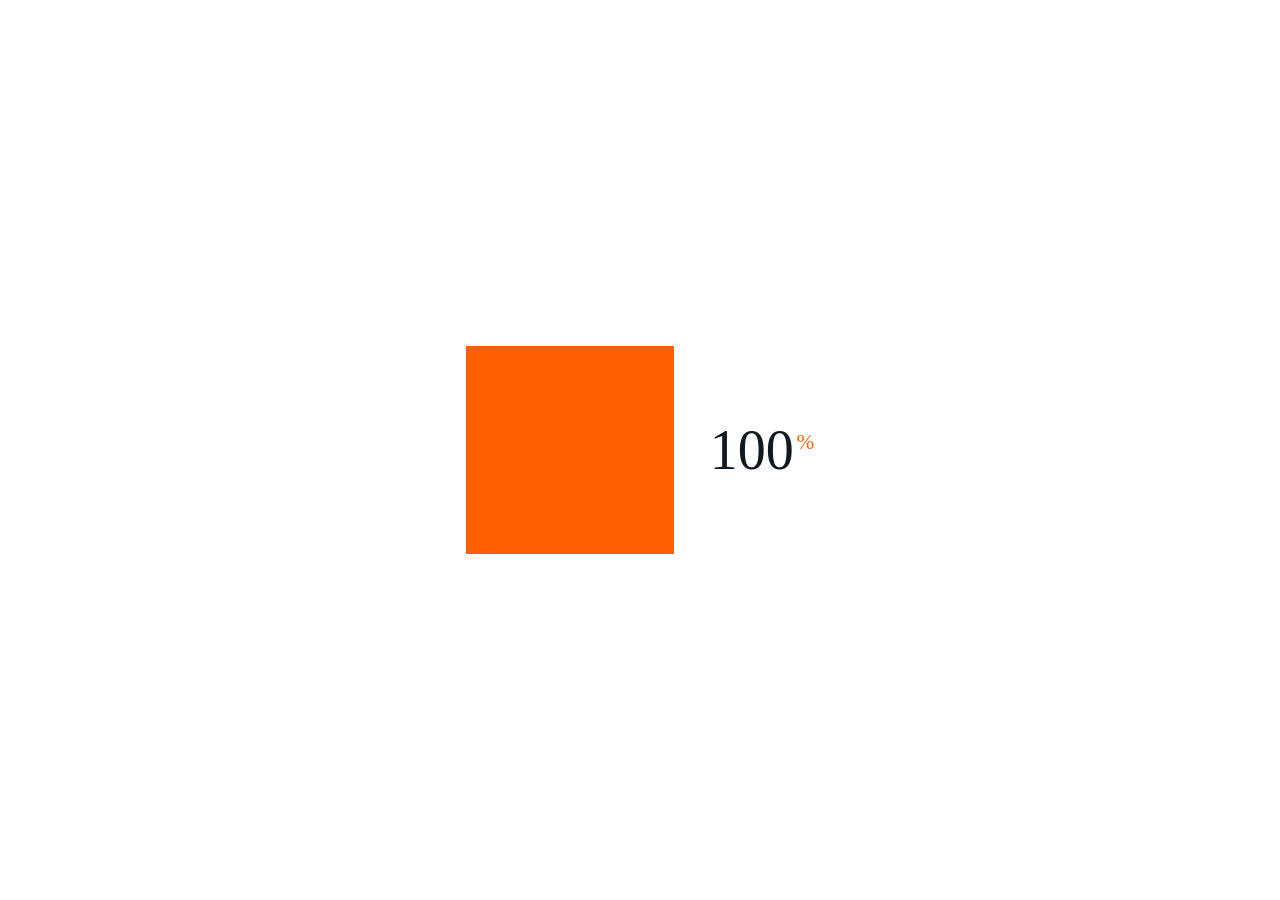
==== index.html @ a0ce6ed8 "Fix gallery pop-up on phones; fuller pop-up copy; hover zoom; more stone photos - Pop-up on phones: " ====
<!DOCTYPE html>
<html lang="en">
<head>
  <meta charset="UTF-8">
  <meta name="viewport" content="width=device-width, initial-scale=1, viewport-fit=cover">

  <title>Interstyle — Design. Construct. Innovate.</title>
  <meta name="description" content="Interstyle: tiles, sanitaryware and fixtures across Nigeria, Ghana and Senegal. Interstyle Home: outdoor, indoor, doors and soft furnishing.">
  <meta name="theme-color" content="#101820">

  <meta property="og:type" content="website">
  <meta property="og:title" content="Interstyle — Design. Construct. Innovate.">
  <meta property="og:description" content="Choose your path: Interstyle, or Interstyle Home.">
  <!-- Link previews: written by tools/share-preview.py -->
  <link rel="canonical" href="https://interstyleceramics.com/">
  <meta property="og:url" content="https://interstyleceramics.com/">
  <meta property="og:site_name" content="Interstyle">
  <meta property="og:image" content="https://interstyleceramics.com/assets/img/share/landing-c45e75.jpg">
  <meta property="og:image:type" content="image/jpeg">
  <meta property="og:image:width" content="1200">
  <meta property="og:image:height" content="630">
  <meta property="og:image:alt" content="Interstyle and Interstyle Home: a stone-floored bathroom beside a furniture showroom">
  <meta name="twitter:card" content="summary_large_image">
  <!-- /Link previews -->

  <link rel="icon" href="/assets/img/favicon.svg" type="image/svg+xml">
  <link rel="apple-touch-icon" href="/assets/img/favicon.svg">

  <link rel="preconnect" href="https://fonts.googleapis.com">
  <link rel="preconnect" href="https://fonts.gstatic.com" crossorigin>
  <link rel="preload" as="image" href="/assets/img/interstyle-logo.png">
  <link rel="preload" as="image" href="/assets/img/interstyle-home-logo.png">
  <link href="https://fonts.googleapis.com/css2?family=Montserrat:wght@300;400;500;600&display=swap" rel="stylesheet">

  <link rel="stylesheet" href="/assets/css/tokens.css?v=260dbcfd">
  <link rel="stylesheet" href="/assets/css/base.css?v=7f4f8e27">
  <link rel="stylesheet" href="/assets/css/landing.css?v=7b47ef3a">
  <link rel="stylesheet" href="/assets/css/preloader.css?v=60bbb9bf">

  <!-- Switch the preloader on before first paint, but only where JS runs, so
       a visitor without JavaScript is never locked behind a static overlay. -->
  <script>document.documentElement.classList.add('is-preloading');</script>
</head>

<body>

  <!-- ============================== PRELOADER ============================= -->
  <div class="preloader" data-preloader role="status" aria-live="polite" aria-label="Loading Interstyle">
    <div class="preloader__inner">
      <div class="preloader__mark">
        <div class="preloader__pixels" data-preloader-pixels></div>
      </div>
      <div class="preloader__pct"><span data-preloader-pct>0</span><sup>%</sup></div>
    </div>
  </div>

  <h1 class="visually-hidden">Interstyle — choose Interstyle or Interstyle Home</h1>

  <main class="split" data-split>

    <!-- ============================ INTERSTYLE ============================ -->
    <section class="panel panel--interstyle" data-panel="interstyle" aria-labelledby="interstyle-tagline">
      <div class="panel__texture" aria-hidden="true"></div>
      <div class="panel__texture panel__texture--boost" aria-hidden="true"></div>

      <div class="panel__drift"><div class="panel__content">
        <img
          class="panel__logo reveal"
          style="--reveal-delay: 250ms"
          src="/assets/img/interstyle-logo.png"
          width="3000" height="448"
          alt="Interstyle"
          fetchpriority="high">

        <p class="tagline panel__tagline reveal" id="interstyle-tagline" style="--reveal-delay: 380ms">
          Design. Construct. Innovate
        </p>

        <div class="panel__action reveal" style="--reveal-delay: 470ms">
          <a class="enter" href="/interstyle/" data-enter>
            <span class="enter__label">Enter</span>
            <svg class="enter__arrow" viewBox="0 0 26 8" aria-hidden="true" focusable="false">
              <line x1="0" y1="4" x2="24" y2="4" />
              <polyline points="20.5,0.5 24,4 20.5,7.5" />
            </svg>
            <span class="visually-hidden">Interstyle — tiles, sanitaryware and fixtures</span>
          </a>
        </div>
      </div></div>
    </section>

    <!-- ========================= INTERSTYLE HOME ========================== -->
    <section class="panel panel--home" data-panel="home" aria-labelledby="home-tagline">
      <div class="panel__texture" aria-hidden="true"></div>
      <div class="panel__texture panel__texture--boost" aria-hidden="true"></div>

      <div class="panel__drift"><div class="panel__content">
        <img
          class="panel__logo reveal"
          style="--reveal-delay: 320ms"
          src="/assets/img/interstyle-home-logo.png"
          width="1234" height="540"
          alt="Interstyle Home"
          fetchpriority="high">

        <p class="tagline panel__tagline reveal" id="home-tagline" style="--reveal-delay: 450ms">
          Home. Garden. Living
        </p>

        <div class="panel__action reveal" style="--reveal-delay: 540ms">
          <a class="enter" href="/home/" data-enter>
            <span class="enter__label">Enter</span>
            <svg class="enter__arrow" viewBox="0 0 26 8" aria-hidden="true" focusable="false">
              <line x1="0" y1="4" x2="24" y2="4" />
              <polyline points="20.5,0.5 24,4 20.5,7.5" />
            </svg>
            <span class="visually-hidden">Interstyle Home — outdoor, indoor, doors and soft furnishing</span>
          </a>
        </div>
      </div></div>
    </section>

  </main>

  <script src="/assets/js/preloader.js?v=80af8835"></script>
  <script src="/assets/js/offline.js?v=be85ef2d" defer></script>
  <script src="/assets/js/landing.js?v=c1705c08" defer></script>
</body>
</html>
---- assets/css/tokens.css ----
/* ==========================================================================
   INTERSTYLE — Design tokens
   Sourced from "Interstyle Brandstyle Guideline 21" (07 Colour / 06 Typography)
   ========================================================================== */

:root {
  /* --- Brand palette (exact guideline values) ------------------------------ */
  --is-black:  #101820;   /* R16  G24  B32   — primary, cool black          */
  --is-grey:   #898A8D;   /* R137 G138 B141  — neutral, digital legibility  */
  --is-orange: #FF5F00;   /* R255 G95  B0    — call to action               */
  --is-white:  #FFFFFF;

  /* --- Derived surfaces ---------------------------------------------------- */
  --surface-paper: var(--is-white);           /* Interstyle panel           */
  --surface-stone: #ECECEB;                   /* Interstyle Home panel      */
  --surface-ink:   var(--is-black);

  /* --- Hairlines & textures ------------------------------------------------ */
  --line-grid:    rgba(16, 24, 32, 0.055);
  --line-accent:  rgba(16, 24, 32, 0.085);
  --line-weave:   rgba(16, 24, 32, 0.032);
  --line-divider: rgba(16, 24, 32, 0.10);
  --line-button:  rgba(16, 24, 32, 0.20);

  /* --- Text ---------------------------------------------------------------- */
  --text-primary:   var(--is-black);
  --text-secondary: #6F7276;
  --text-tertiary:  #B4B5B7;

  /* --- Typography (guideline 06: Montserrat is the digital-media face) ------ */
  --font-brand: "Montserrat", "Helvetica Neue", Helvetica, Arial, sans-serif;

  --tracking-tagline: 0.26em;
  --tracking-meta:    0.10em;
  --tracking-action:  0.22em;

  /* --- Motion -------------------------------------------------------------- */
  --ease-brand: cubic-bezier(0.22, 1, 0.36, 1);   /* calm, expensive decel   */
  --ease-inout: cubic-bezier(0.65, 0, 0.35, 1);
  --dur-fast:   240ms;
  --dur-base:   520ms;
  --dur-slow:   900ms;
  --dur-exit:   760ms;

  /* --- Layout -------------------------------------------------------------- */
  --panel-rest:   50%;
  --panel-hover:  53.5%;
  --panel-quiet:  46.5%;
}

/* Phone screens render these hairlines at full strength rather than
   downsampled, so they need a lighter value to read the same. */
@media (max-width: 860px) {
  :root {
    --line-grid:  rgba(16, 24, 32, 0.042);
    --line-weave: rgba(16, 24, 32, 0.026);
  }
}

/* ==========================================================================
   Page-level surfaces derived from the four brand colours.
   Every value below resolves to #101820 / #898A8D / #FF5F00 / #FFFFFF or a
   tint of them — nothing is invented outside the guideline palette.
   ========================================================================== */

:root {
  --ink:        var(--is-black);                 /* body copy            */
  --muted:      #6F7276;                         /* secondary copy       */
  --cream:      #F7F7F6;                         /* alternating band     */
  --stone:      var(--surface-stone);            /* hairline grid bg     */
  --stone-dark: #C9CACB;                         /* borders on light     */

  --accent:      var(--is-orange);
  --accent-deep: #D94F00;                        /* orange, pressed      */
  --accent-wash: rgba(255, 95, 0, 0.06);

  /* Every dark fill resolves through this, so a page can retheme it. */
  --surface-dark:       var(--is-black);
  --surface-dark-raise: #16202A;                 /* hover on a dark card */

  --on-dark-1: rgba(255, 255, 255, 0.92);
  --on-dark-2: rgba(255, 255, 255, 0.50);
  --on-dark-3: rgba(255, 255, 255, 0.32);
  --on-dark-line: rgba(255, 255, 255, 0.10);

  /* Display face for headlines; Montserrat (guideline 06) carries all UI. */
  --font-display: "Cormorant Garamond", Georgia, "Times New Roman", serif;

  --gutter:    clamp(1.25rem, 5vw, 5rem);
  --section-y: clamp(4rem, 9vh, 6rem);
  --nav-h:     clamp(4rem, 7vw, 5.25rem);
}
---- assets/css/base.css ----
/* ==========================================================================
   INTERSTYLE — Base: reset, document, shared primitives
   ========================================================================== */

*,
*::before,
*::after { box-sizing: border-box; }

html {
  -webkit-text-size-adjust: 100%;
  text-size-adjust: 100%;
}

body {
  margin: 0;
  font-family: var(--font-brand);
  font-weight: 400;
  color: var(--text-primary);
  background: var(--surface-paper);
  -webkit-font-smoothing: antialiased;
  -moz-osx-font-smoothing: grayscale;
  text-rendering: optimizeLegibility;
}

img { display: block; max-width: 100%; height: auto; }

a { color: inherit; text-decoration: none; -webkit-tap-highlight-color: transparent; }

/* `hidden` must win over any display value set by a component class
   (e.g. the pop-up's flex thumbnail strip). */
[hidden] { display: none !important; }

/* Visible focus only for keyboard users, never swallowed by custom styling. */
:focus-visible {
  outline: 2px solid var(--is-orange);
  outline-offset: 4px;
}
:focus:not(:focus-visible) { outline: none; }

.visually-hidden {
  position: absolute;
  width: 1px; height: 1px;
  padding: 0; margin: -1px;
  overflow: hidden;
  clip: rect(0 0 0 0);
  clip-path: inset(50%);
  white-space: nowrap;
  border: 0;
}

/* --------------------------------------------------------------------------
   Shared type primitives
   -------------------------------------------------------------------------- */

.tagline {
  margin: 0;
  font-size: clamp(0.625rem, 0.34vw + 0.51rem, 0.75rem);
  font-weight: 500;
  line-height: 1.6;
  letter-spacing: var(--tracking-tagline);
  text-indent: var(--tracking-tagline);   /* re-centres letter-spaced text */
  text-transform: uppercase;
  color: var(--text-secondary);
}


/* --------------------------------------------------------------------------
   Enter button — shared shell, per-brand accent supplied by the panel
   -------------------------------------------------------------------------- */

.enter {
  --enter-accent: var(--is-orange);
  --enter-ink:    var(--is-white);

  position: relative;
  display: inline-flex;
  align-items: center;
  justify-content: center;
  gap: 0.75em;
  isolation: isolate;
  padding: 1.05em 2.1em;
  border: 1px solid var(--line-button);
  background: transparent;
  font: inherit;
  font-size: clamp(0.5625rem, 0.24vw + 0.52rem, 0.6875rem);
  font-weight: 500;
  letter-spacing: var(--tracking-action);
  text-transform: uppercase;
  color: var(--text-primary);
  cursor: pointer;
  transition:
    color       var(--dur-fast) var(--ease-inout),
    border-color var(--dur-fast) var(--ease-inout);
}

/* The accent sweep. Wipes in from the left, out to the right. */
.enter::before {
  content: "";
  position: absolute;
  inset: -1px;
  z-index: -1;
  background: var(--enter-accent);
  transform: scaleX(0);
  transform-origin: left center;
  transition: transform var(--dur-base) var(--ease-brand);
}

.enter__label { display: block; text-indent: var(--tracking-action); }

.enter__arrow {
  display: block;
  width: 1.45em;
  height: auto;
  overflow: visible;
  transition: transform var(--dur-base) var(--ease-brand);
}
.enter__arrow line,
.enter__arrow polyline {
  stroke: currentColor;
  stroke-width: 1;
  fill: none;
  vector-effect: non-scaling-stroke;
}

@media (hover: hover) and (pointer: fine) {
  .enter:hover {
    color: var(--enter-ink);
    border-color: var(--enter-accent);
  }
  .enter:hover::before { transform: scaleX(1); }
  .enter:hover .enter__arrow { transform: translateX(0.3em); }
}

.enter:focus-visible {
  color: var(--enter-ink);
  border-color: var(--enter-accent);
}
.enter:focus-visible::before { transform: scaleX(1); }

.enter:active { transform: translateY(1px); }

/* Touch targets: 44px is the accessibility floor on both iOS and WCAG.
   The type stays small, the hit area does not. */
@media (pointer: coarse) {
  .enter { min-height: 44px; padding: 1.1em 2.2em; }
}

/* --------------------------------------------------------------------------
   Entrance reveal — shared by the landing and the brand pages
   -------------------------------------------------------------------------- */

.reveal {
  opacity: 0;
  animation: reveal-up 1.05s var(--ease-brand) forwards;
  animation-delay: var(--reveal-delay, 0ms);
}

@keyframes reveal-up {
  from { opacity: 0; transform: translateY(0.875rem); filter: blur(6px); }
  to   { opacity: 1; transform: none;                 filter: blur(0); }
}

/* --------------------------------------------------------------------------
   Reduced motion — keep every state change, drop the travel
   -------------------------------------------------------------------------- */

@media (prefers-reduced-motion: reduce) {
  *,
  *::before,
  *::after {
    animation-duration: 0.01ms !important;
    animation-iteration-count: 1 !important;
    transition-duration: 0.01ms !important;
    scroll-behavior: auto !important;
  }
}
---- assets/css/landing.css ----
/* ==========================================================================
   INTERSTYLE — Landing (split entry screen)

   Two brand paths, one decision. Left is Interstyle: paper white, drafting
   grid, orange call to action. Right is Interstyle Home: stone grey, woven
   crosshatch, black call to action.
   ========================================================================== */

html,
body { height: 100%; }

body {
  overflow: hidden;
  background: var(--surface-stone);
}

/* --------------------------------------------------------------------------
   1. Split shell
   -------------------------------------------------------------------------- */

.split {
  position: relative;
  display: flex;
  width: 100%;
  height: 100vh;
  height: 100dvh;
  overflow: hidden;
}

/* --------------------------------------------------------------------------
   2. Panels
   -------------------------------------------------------------------------- */

.panel {
  position: relative;
  flex: 0 0 var(--panel-rest);
  display: grid;
  place-items: center;
  min-width: 0;
  padding: clamp(2rem, 5vh, 4rem) clamp(1.25rem, 4vw, 3.5rem);
  cursor: pointer;
  transition: flex-basis var(--dur-slow) var(--ease-brand);
}

.panel--interstyle { background: var(--surface-paper); }
.panel--home       { background: var(--surface-stone); }

/* --- 2a. Texture layer ---------------------------------------------------- */

.panel__texture {
  position: absolute;
  inset: 0;
  pointer-events: none;
  opacity: 0;
  animation: texture-in 1.6s var(--ease-brand) 0.2s forwards;
  transition: opacity var(--dur-slow) var(--ease-brand);
}

/* Interstyle — a drafting grid. Design. Construct. Innovate. */
.panel--interstyle .panel__texture {
  --grid-cell: clamp(64px, 5vw, 100px);
  background-image:
    repeating-linear-gradient(to right,  var(--line-grid) 0 1px, transparent 1px var(--grid-cell)),
    repeating-linear-gradient(to bottom, var(--line-grid) 0 1px, transparent 1px var(--grid-cell));
  background-position: center center;
  -webkit-mask-image: radial-gradient(135% 115% at 50% 50%, #000 62%, transparent 100%);
          mask-image: radial-gradient(135% 115% at 50% 50%, #000 62%, transparent 100%);
}

/* Interstyle Home — a fine woven crosshatch. Home. Garden. Living. */
.panel__texture--boost {
  animation: none;
  opacity: 0;
}

.panel--home .panel__texture {
  background-image:
    repeating-linear-gradient( 45deg, var(--line-weave) 0 1px, transparent 1px 8px),
    repeating-linear-gradient(-45deg, var(--line-weave) 0 1px, transparent 1px 8px);
}

/* A soft interior glow gives the stone panel depth without an image. */
.panel--home::after {
  content: "";
  position: absolute;
  inset: 0;
  background: radial-gradient(70% 55% at 50% 46%, rgba(255, 255, 255, 0.75), transparent 72%);
  pointer-events: none;
}


/* --------------------------------------------------------------------------
   3. Panel content
   -------------------------------------------------------------------------- */

/* Wrapper the pointer parallax drives, so it never collides with the
   content's own hover and exit transforms. */
.panel__drift {
  position: relative;
  z-index: 2;
  will-change: transform;
}

.panel__content {
  position: relative;
  z-index: 2;
  display: flex;
  flex-direction: column;
  align-items: center;
  text-align: center;
  transition:
    transform var(--dur-slow) var(--ease-brand),
    opacity   var(--dur-base) var(--ease-inout);
}

.panel__logo {
  height: auto;
  transition: transform var(--dur-slow) var(--ease-brand);
}

.panel--interstyle .panel__logo {
  width: clamp(11.875rem, 15vw, 18.75rem);   /* 190 – 300px */
  aspect-ratio: 3000 / 448;
}

.panel--home .panel__logo {
  width: clamp(9.75rem, 12.3vw, 15.375rem);   /* 156 – 246px */
  aspect-ratio: 1234 / 540;
}

.panel__tagline { margin-top: clamp(1.125rem, 1.9vw, 1.875rem); }
.panel__action  { margin-top: clamp(1.75rem, 3vw, 2.75rem); }

.panel--interstyle .enter {
  --enter-accent: var(--is-orange);
  --enter-ink: var(--is-white);
}
.panel--home .enter {
  --enter-accent: var(--is-black);
  --enter-ink: var(--is-white);
}

/* --------------------------------------------------------------------------
   4. Hover — the chosen side leans in, the other steps back
   -------------------------------------------------------------------------- */

@media (hover: hover) and (pointer: fine) {
  .split:has(.panel--interstyle:hover) .panel--interstyle,
  .split:has(.panel--home:hover)       .panel--home {
    flex-basis: var(--panel-hover);
  }
  .split:has(.panel--interstyle:hover) .panel--home,
  .split:has(.panel--home:hover)       .panel--interstyle {
    flex-basis: var(--panel-quiet);
  }

  /* The quiet side softens rather than dims to grey — keeps it premium. */
  .split:has(.panel--interstyle:hover) .panel--home       .panel__content,
  .split:has(.panel--home:hover)       .panel--interstyle .panel__content {
    opacity: 0.55;
  }

  .panel:hover .panel__logo { transform: translateY(-0.25rem) scale(1.02); }

  /* The weave is a denser pattern than the grid, so it needs a lighter hand. */
  .panel--interstyle:hover .panel__texture--boost { opacity: 1; }
  .panel--home:hover       .panel__texture--boost { opacity: 0.45; }
}

/* --------------------------------------------------------------------------
   5. Exit — the chosen panel takes the whole screen, then we navigate
   -------------------------------------------------------------------------- */

.split.is-exiting .panel {
  transition: flex-basis var(--dur-exit) var(--ease-inout);
  cursor: default;
}
.split.is-exiting .split.is-exiting .panel.is-chosen .panel__content {
  opacity: 0;
  transform: translateY(-0.75rem) scale(1.04);
  transition:
    opacity   420ms var(--ease-inout) 120ms,
    transform var(--dur-exit) var(--ease-brand);
}

/* --------------------------------------------------------------------------
   6. Entrance choreography
   -------------------------------------------------------------------------- */

/* .reveal + @keyframes reveal-up now live in base.css (shared with the
   brand pages). */

@keyframes texture-in {
  from { opacity: 0; }
  to   { opacity: 1; }
}

/* --------------------------------------------------------------------------
   7. Responsive — stacked on narrow screens, still one tap to enter
   -------------------------------------------------------------------------- */

@media (max-width: 860px) {
  .split { flex-direction: column; }

  .panel {
    flex: 1 1 50%;
    padding: clamp(1.75rem, 6vw, 3rem) 1.5rem;
  }

  .panel--interstyle .panel__logo { width: min(52vw, 14.375rem); }
  .panel--home       .panel__logo { width: min(42vw, 11.25rem); }

  /* Finer grid so the cells stay in proportion on a narrow panel. */
  .panel--interstyle .panel__texture { --grid-cell: 52px; }

  .split.is-exiting .panel.is-chosen  { flex-basis: 100%; flex-grow: 1; }
  .split.is-exiting .panel.is-leaving { flex-basis: 0%; flex-grow: 0; }
}

/* Short viewports (landscape phones) — tighten the stack. */
@media (max-height: 560px) and (max-width: 860px) {
  .panel { padding: 1.25rem; }
  .panel__tagline { margin-top: 0.75rem; }
  .panel__action  { margin-top: 1.125rem; }
  .enter { padding: 0.85em 1.6em; }
  .panel--interstyle .panel__logo { width: min(42vw, 12.5rem); }
  .panel--home       .panel__logo { width: min(34vw, 10.5rem); }
}
---- assets/css/preloader.css ----
/* ==========================================================================
   INTERSTYLE — Preloader

   The brand's orange square, drawn as an outline and filled in pixel by
   pixel as the site loads: cells light up in a randomised order that
   advances left to right, so the mark builds itself and completes at 100%.
   ========================================================================== */

.preloader { display: none; }

html.is-preloading .preloader {
  position: fixed;
  inset: 0;
  z-index: 9999;
  display: grid;
  place-items: center;
  padding: var(--gutter, 1.5rem);
  background: var(--is-white);
  transition: opacity 700ms var(--ease-brand), visibility 0s linear 700ms;
}

html.is-preloading .preloader.is-done,
.preloader.is-done {
  opacity: 0;
  visibility: hidden;
  pointer-events: none;
}

.preloader__inner {
  display: flex;
  align-items: center;
  gap: clamp(1.25rem, 3vw, 2.25rem);
}

/* --- The square ----------------------------------------------------------- */

.preloader__mark {
  position: relative;
  width: clamp(8rem, 20vw, 13rem);
  aspect-ratio: 1;
  border: 2px solid var(--is-orange);
  opacity: 0;
  animation: pre-mark-in 700ms var(--ease-brand) 80ms forwards;
}

@keyframes pre-mark-in {
  from { opacity: 0; transform: scale(0.94); }
  to   { opacity: 1; transform: none; }
}

/* Flush to the outline — no gutter between the rule and the pixels. */
.preloader__pixels {
  position: absolute;
  inset: 0;
  display: grid;
  grid-template-columns: repeat(var(--cols, 12), 1fr);
  grid-template-rows: repeat(var(--rows, 12), 1fr);
}

.preloader__px {
  background: var(--is-orange);
  opacity: 0;
  /* Snappy, not a fade: cells should read as solid pixels switching on. */
  transition: opacity 90ms linear;
}
.preloader__px.is-on {
  opacity: 1;
  /* Closes the hairline seams left by fractional grid tracks, which
     otherwise make a solid block read as a pale tint. */
  box-shadow: 0 0 0 0.75px var(--is-orange);
}

/* --- Readout -------------------------------------------------------------- */

.preloader__pct {
  font-family: var(--font-display, Georgia, serif);
  font-size: clamp(2.25rem, 6vw, 3.5rem);
  font-weight: 300;
  line-height: 1;
  color: var(--is-black);
  font-variant-numeric: tabular-nums;
}
.preloader__pct sup {
  font-size: 0.38em;
  vertical-align: super;
  margin-left: 0.12em;
  color: var(--is-orange);
}

/* --------------------------------------------------------------------------
   Hold the landing choreography until the loader clears.
   -------------------------------------------------------------------------- */

html.is-preloading .reveal,
html.is-preloading .panel__texture {
  animation-play-state: paused;
}

html.is-preloading,
html.is-preloading body { overflow: hidden; }

@media (prefers-reduced-motion: reduce) {
  .preloader__mark { animation: none; opacity: 1; }
  .preloader__px { transition-duration: 1ms; }
  html.is-preloading .preloader { transition-duration: 1ms; }
}
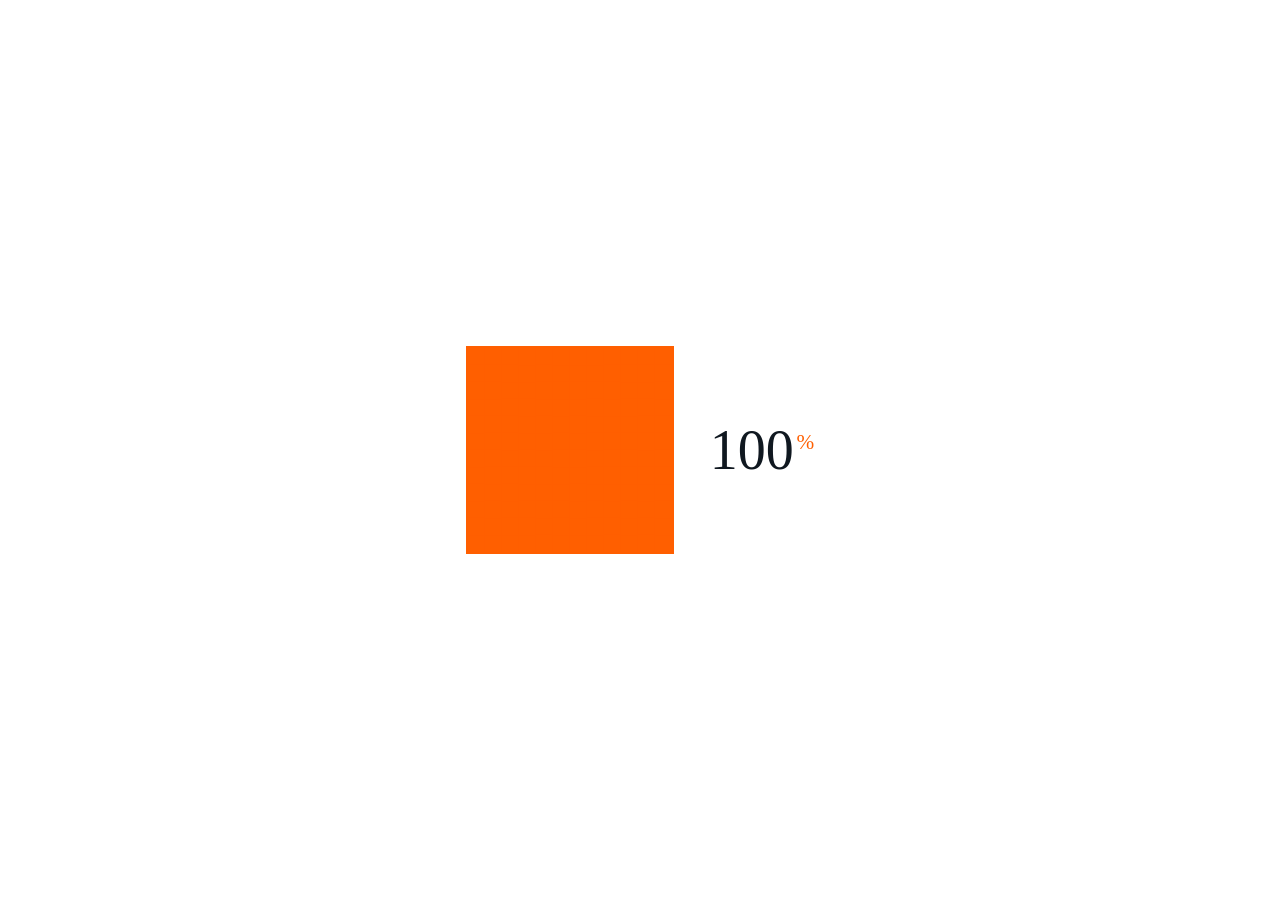
==== commit ce55e2a8: "Logo returns to the landing page; loader once per visit; remove unused files - Header logos on both " ====
--- a/index.html
+++ b/index.html
@@ -38,8 +38,18 @@
   <link rel="stylesheet" href="/assets/css/preloader.css?v=60bbb9bf">
 
   <!-- Switch the preloader on before first paint, but only where JS runs, so
-       a visitor without JavaScript is never locked behind a static overlay. -->
-  <script>document.documentElement.classList.add('is-preloading');</script>
+       a visitor without JavaScript is never locked behind a static overlay.
+       Once the site has loaded in this visit, coming back here (the brand
+       pages' logos link to this page) skips it. ?holdloader always shows it. -->
+  <script>
+    (function () {
+      var seen = false;
+      try { seen = sessionStorage.getItem('interstyle-loaded') === '1'; } catch (e) {}
+      if (!seen || /[?&]holdloader/.test(location.search)) {
+        document.documentElement.classList.add('is-preloading');
+      }
+    })();
+  </script>
 </head>
 
 <body>
@@ -122,7 +132,7 @@
 
   </main>
 
-  <script src="/assets/js/preloader.js?v=80af8835"></script>
+  <script src="/assets/js/preloader.js?v=8e4bcbb2"></script>
   <script src="/assets/js/offline.js?v=be85ef2d" defer></script>
   <script src="/assets/js/landing.js?v=c1705c08" defer></script>
 </body>
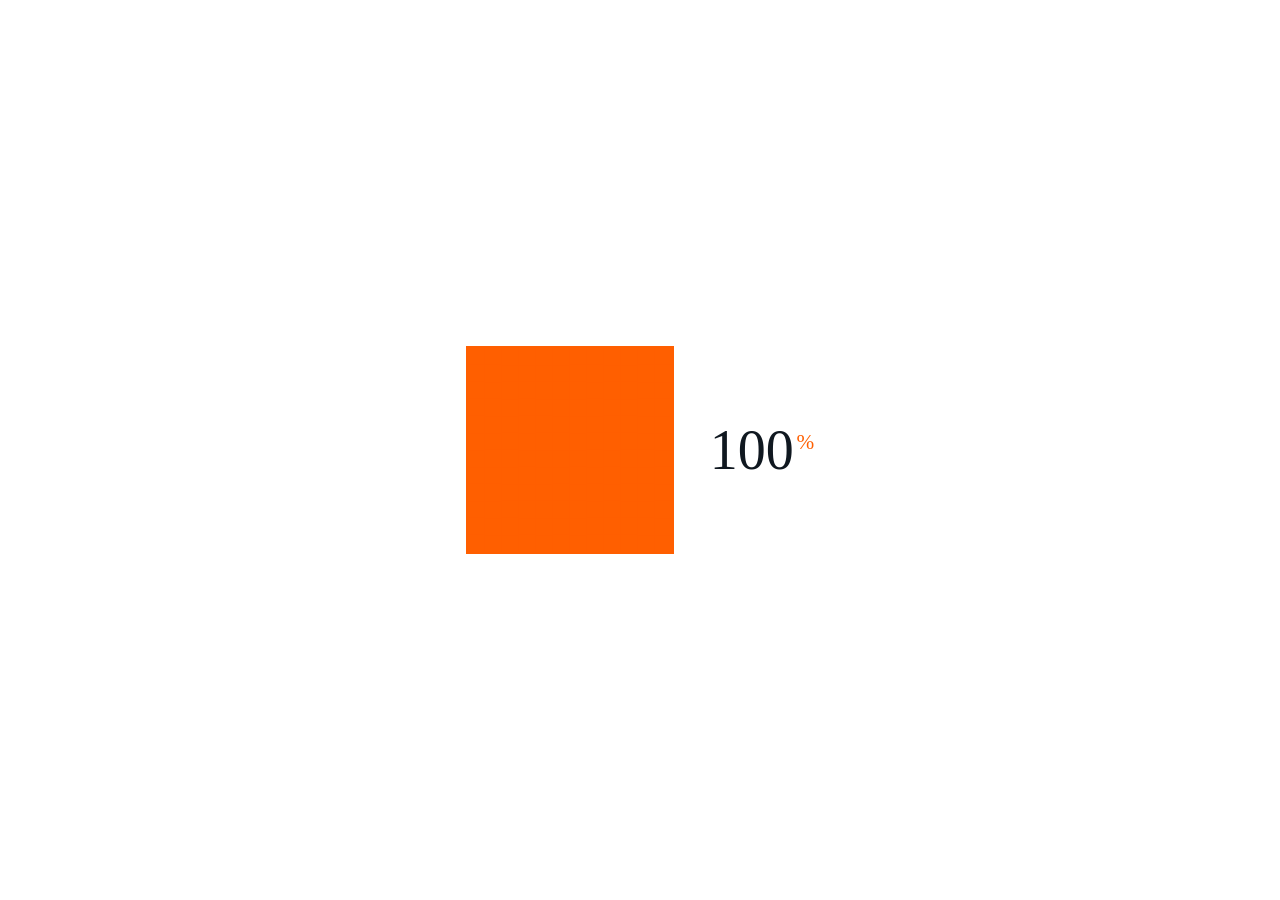
==== commit 03df33f5: "Replace ITT Ceramic with STN Ceramica in the brand grid STN Ceramica logo (from STN's agent AvantGar" ====
--- a/index.html
+++ b/index.html
@@ -132,7 +132,7 @@
 
   </main>
 
-  <script src="/assets/js/preloader.js?v=8e4bcbb2"></script>
+  <script src="/assets/js/preloader.js?v=fa85ffea"></script>
   <script src="/assets/js/offline.js?v=be85ef2d" defer></script>
   <script src="/assets/js/landing.js?v=c1705c08" defer></script>
 </body>
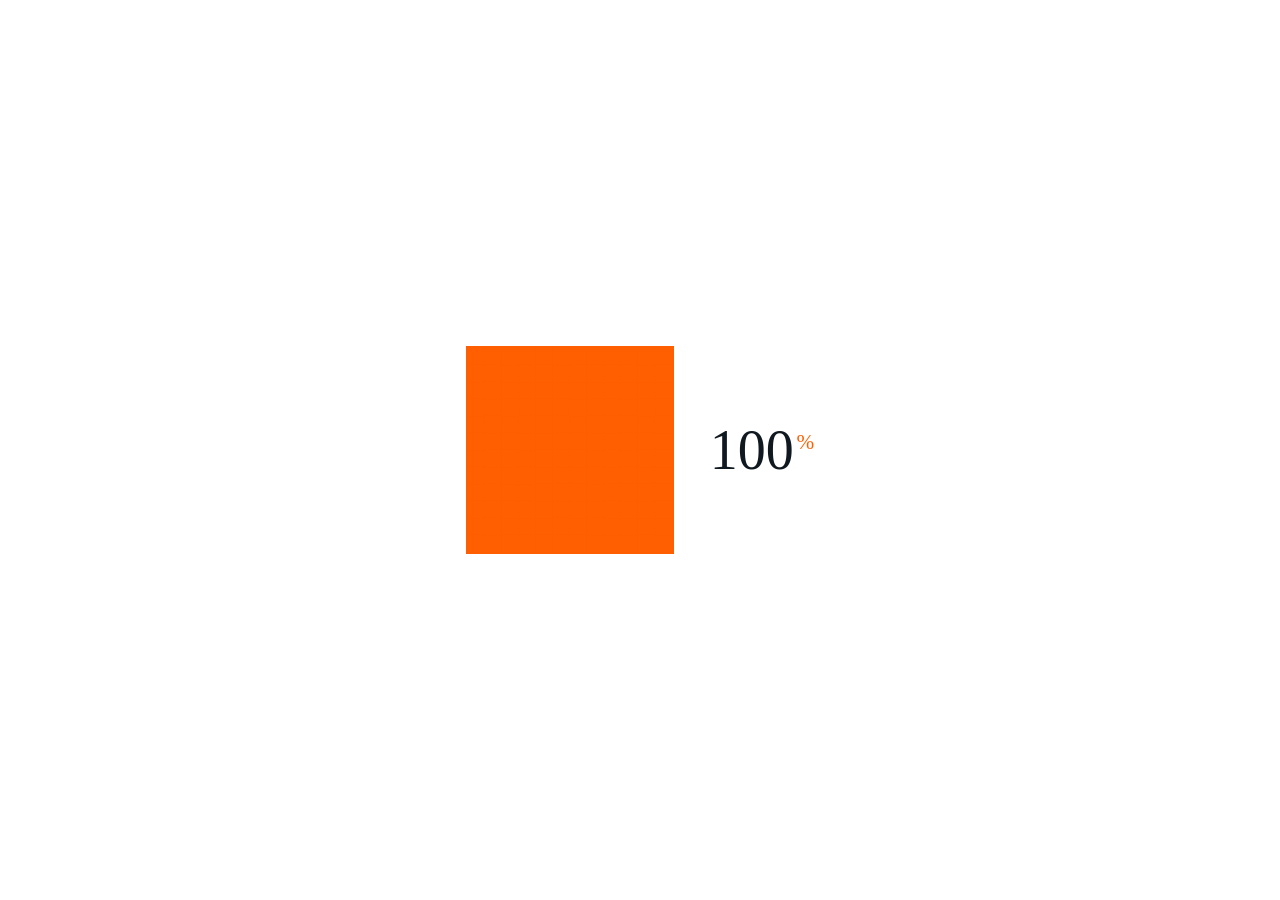
==== commit e3fed676: "Fix hero crop in Safari and stop Android browsers darkening the site - The hero photo is pinned to i" ====
--- a/index.html
+++ b/index.html
@@ -7,6 +7,9 @@
   <title>Interstyle — Design. Construct. Innovate.</title>
   <meta name="description" content="Interstyle: tiles, sanitaryware and fixtures across Nigeria, Ghana and Senegal. Interstyle Home: outdoor, indoor, doors and soft furnishing.">
   <meta name="theme-color" content="#101820">
+  <!-- Light only: Samsung Internet and Chrome on Android auto-darken pages
+       that state no preference, which inverted the whole design. -->
+  <meta name="color-scheme" content="only light">
 
   <meta property="og:type" content="website">
   <meta property="og:title" content="Interstyle — Design. Construct. Innovate.">
@@ -32,7 +35,7 @@
   <link rel="preload" as="image" href="/assets/img/interstyle-home-logo.png">
   <link href="https://fonts.googleapis.com/css2?family=Montserrat:wght@300;400;500;600&display=swap" rel="stylesheet">
 
-  <link rel="stylesheet" href="/assets/css/tokens.css?v=260dbcfd">
+  <link rel="stylesheet" href="/assets/css/tokens.css?v=9d1e9a28">
   <link rel="stylesheet" href="/assets/css/base.css?v=7f4f8e27">
   <link rel="stylesheet" href="/assets/css/landing.css?v=7b47ef3a">
   <link rel="stylesheet" href="/assets/css/preloader.css?v=60bbb9bf">
--- a/assets/css/tokens.css
+++ b/assets/css/tokens.css
@@ -4,6 +4,10 @@
    ========================================================================== */
 
 :root {
+  /* The site is designed light. Without this, Samsung Internet and Chrome on
+     Android apply their own dark filter and invert the photography and type. */
+  color-scheme: only light;
+
   /* --- Brand palette (exact guideline values) ------------------------------ */
   --is-black:  #101820;   /* R16  G24  B32   — primary, cool black          */
   --is-grey:   #898A8D;   /* R137 G138 B141  — neutral, digital legibility  */
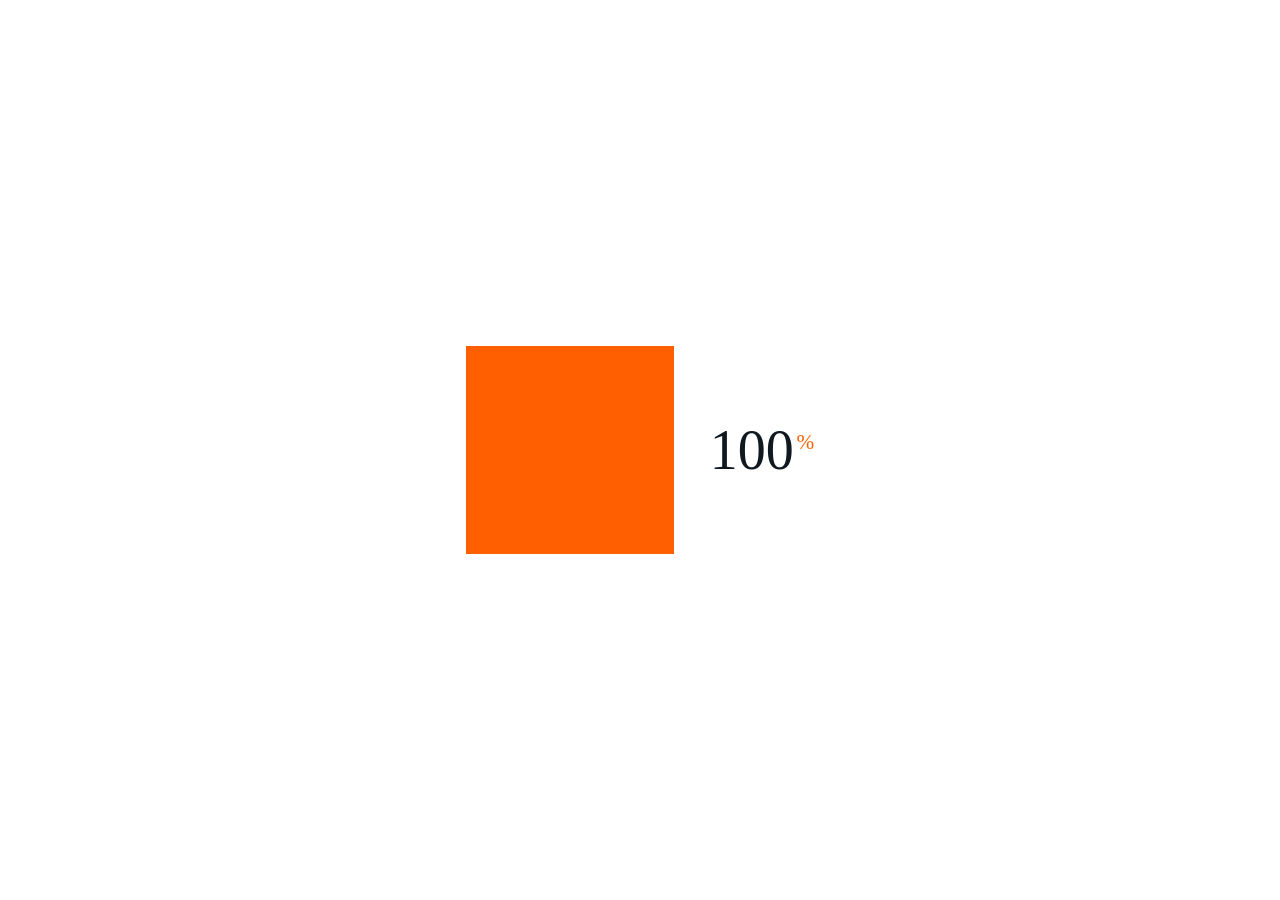
==== commit e160bc24: "Carousel scrolls with the page; second dark-mode opt-out for Android - Drops the sticky behaviour ad" ====
--- a/index.html
+++ b/index.html
@@ -35,7 +35,7 @@
   <link rel="preload" as="image" href="/assets/img/interstyle-home-logo.png">
   <link href="https://fonts.googleapis.com/css2?family=Montserrat:wght@300;400;500;600&display=swap" rel="stylesheet">
 
-  <link rel="stylesheet" href="/assets/css/tokens.css?v=9d1e9a28">
+  <link rel="stylesheet" href="/assets/css/tokens.css?v=17a4fd50">
   <link rel="stylesheet" href="/assets/css/base.css?v=7f4f8e27">
   <link rel="stylesheet" href="/assets/css/landing.css?v=7b47ef3a">
   <link rel="stylesheet" href="/assets/css/preloader.css?v=60bbb9bf">
--- a/assets/css/tokens.css
+++ b/assets/css/tokens.css
@@ -52,6 +52,21 @@
   --panel-quiet:  46.5%;
 }
 
+/* Android browsers (Samsung Internet's Dark mode, Chrome's auto-dark) darken
+   pages that look as though they have no dark theme of their own. The site is
+   light by design, so answer the dark query explicitly with the same light
+   values instead of leaving it unanswered. */
+@media (prefers-color-scheme: dark) {
+  :root {
+    color-scheme: only light;
+    --ink:   #101820;
+    --muted: #6F7276;
+    --cream: #F7F7F6;
+    --surface-paper: #FFFFFF;
+  }
+  html, body { background: #FFFFFF; color: #101820; }
+}
+
 /* Phone screens render these hairlines at full strength rather than
    downsampled, so they need a lighter value to read the same. */
 @media (max-width: 860px) {
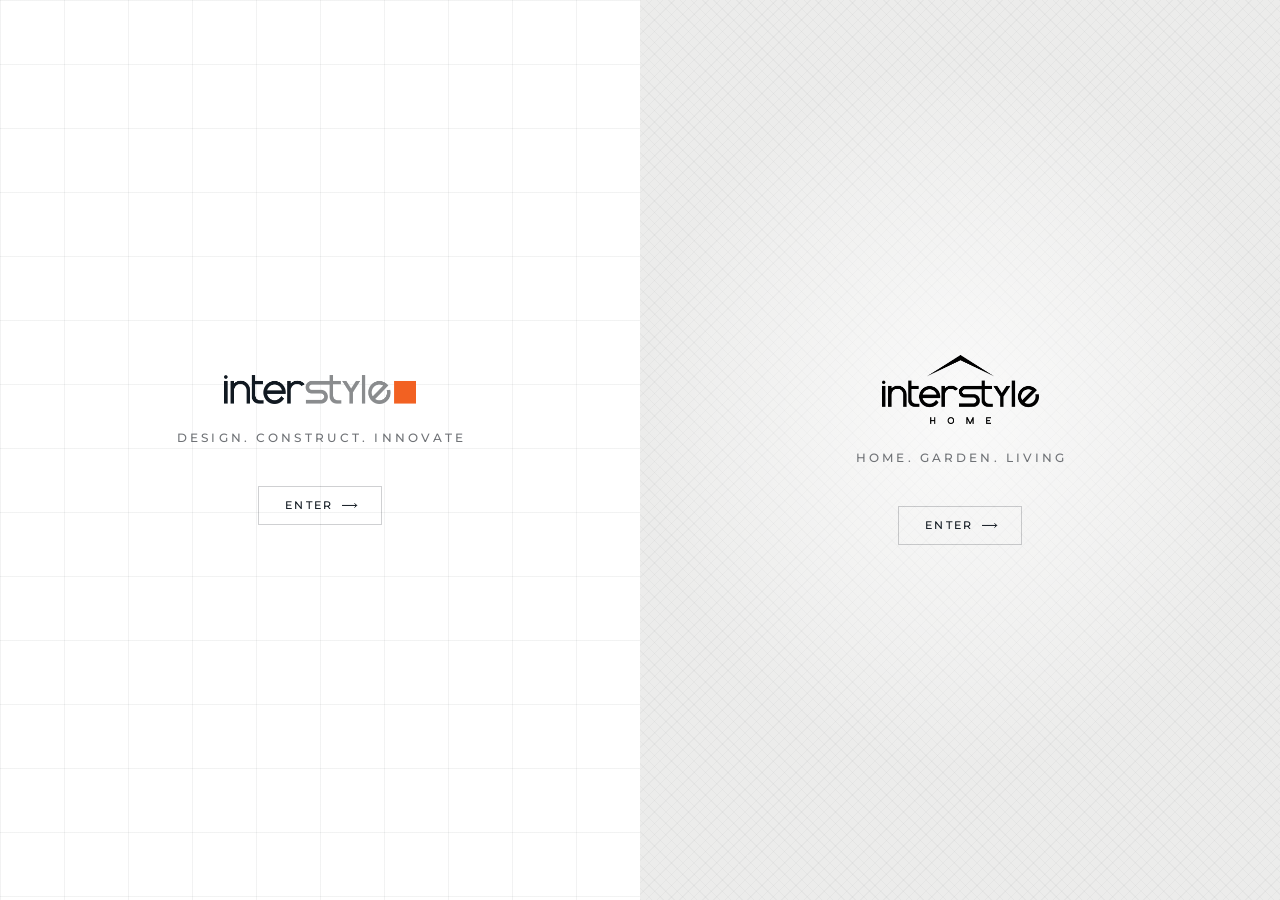
==== commit 020c1fed: "Add five ambiance photos to the About carousel Five Ecoceramic room shots (pool terrace, pearl bathr" ====
--- a/index.html
+++ b/index.html
@@ -135,7 +135,7 @@
 
   </main>
 
-  <script src="/assets/js/preloader.js?v=fa85ffea"></script>
+  <script src="/assets/js/preloader.js?v=66c73437"></script>
   <script src="/assets/js/offline.js?v=be85ef2d" defer></script>
   <script src="/assets/js/landing.js?v=c1705c08" defer></script>
 </body>
